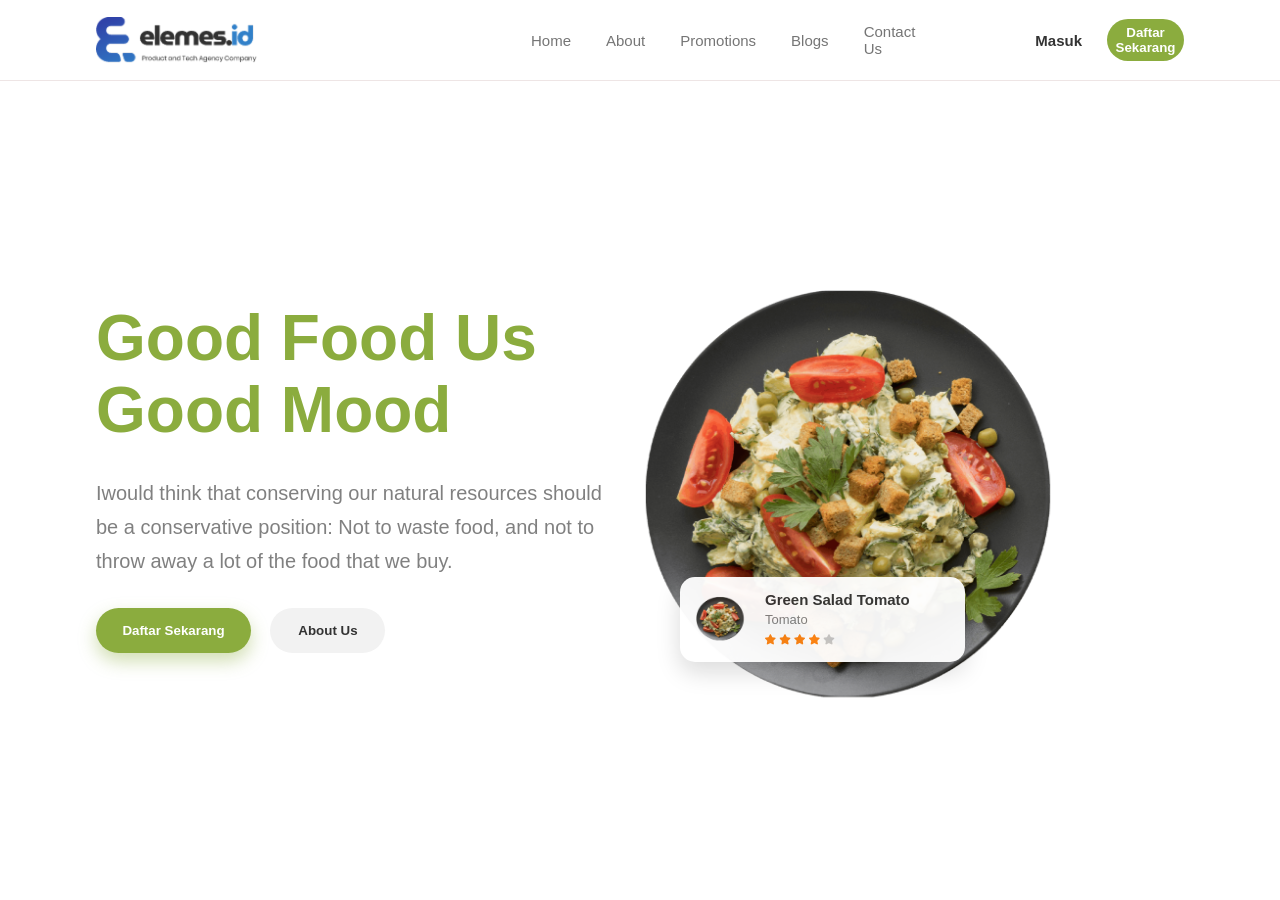
==== index.html @ ee9571d5 "vazifahoi nokarda" ====
<!doctype html>
<html lang="en">
  <head>
    <meta charset="UTF-8" />
    <meta name="viewport" content="width=device-width, initial-scale=1.0" />
    <title>elemes.ID</title>
    <link rel="stylesheet" href="./style.css" />
  </head>
  <body>
    <header>
      <div class="header">
        <img src="./images/image 55.png" alt="" class="logo1" />

        <a href="" class="link1">Home</a>
        <a href="" class="link1">About</a>
        <a href="" class="link1">Promotions</a>
        <a href="" class="link1">Blogs</a>
        <a href="" class="link1">Contact Us</a>

        <a href="" class="link2">Masuk</a>

        <button class="button1">Daftar Sekarang</button>
      </div>
    </header>

    <section class="section1">
      <div class="container1">
        <div class="div1">
          <h1 class="title1">
            Good Food Us <br />
            Good Mood
          </h1>

          <p class="subtitle1">
            Iwould think that conserving our natural resources should be a
            conservative position: Not to waste food, and not to throw away a
            lot of the food that we buy.
          </p>

          <button class="button2">Daftar Sekarang</button>
          <button class="button3">About Us</button>
        </div>

        <div class="div2">
          <img src="./images/Mask Group.png" alt="" class="img1" />

          <div class="div3">
            <img src="./images/Mask Group.png" alt="" class="img2" />

            <div>
              <h3 class="title2">Green Salad Tomato</h3>
              <p class="subtitle2">Tomato</p>
              
              <img src="images/Group 402.png" alt="" class="img3">
            </div>
          </div>
        </div>
      </div>
    </section>
  </body>
</html>
---- style.css ----
* {
  margin: 0;
  padding: 0;
  font-family: Arial, Helvetica, sans-serif;
}
header {
  width: 100%;
  height: 80px;
  border-bottom: 1px solid rgb(238, 229, 229);
}
.header {
  width: 85%;
  height: 100%;
  margin: auto;
  display: flex;
  align-items: center;
}
.logo1 {
  width: 190px;
  margin-right: 210px;
}
.link1 {
  text-decoration: none;
  color: rgba(117, 117, 117, 1);
  font-size: 15px;
  margin-left: 35px;
}
.link2 {
  text-decoration: none;
  color: rgba(51, 51, 51, 1);
  font-size: 15px;
  margin-left: 120px;
  font-weight: bold;
}
.button1 {
  width: 150px;
  height: 42px;
  background-color: rgba(139, 172, 62, 1);
  color: white;
  border: none;
  border-radius: 25px;
  margin-left: 25px;
  font-weight: bold;
}
.section1 {
  /* background-image: url("images/bg-img1.jpg");
  background-repeat: no-repeat;
  background-position: center;
  background-size: cover; */
  width: 100%;
  height: 88vh;
}
.container1 {
  width: 85%;
  height: 100%;
  margin: auto;
  display: flex;
  align-items: center;
  justify-content: space-between;
}
.div1 {
  width: 45%;
}
.title1 {
  font-size: 64px;
  line-height: 72px;
  color: rgba(139, 172, 62, 1);
  padding-bottom: 30px;
}
.subtitle1 {
  width: 520px;
  font-size: 20px;
  line-height: 34px;
  color: grey;
  padding-bottom: 30px;
}
.button2 {
  width: 155px;
  height: 45px;
  background-color: rgba(139, 172, 62, 1);
  color: white;
  border: none;
  border-radius: 25px;
  font-weight: bold;
  box-shadow: 0px 8px 18px rgba(139, 172, 62, 0.4);
}
.button3 {
  width: 115px;
  height: 45px;
  background-color: rgba(242, 242, 242, 1);
  color: rgba(51, 51, 51, 1);
  border: none;
  border-radius: 25px;
  font-weight: bold;
  margin-left: 15px;
}
.div2 {
  width: 50%;
  height: 520px;
  position: relative;
}
.img1 {
  width: 470px;
  position: absolute;
  right: 80px;
  top: 25px;
  z-index: 1;
}
.div3 {
  width: 270px;
  height: 85px;
  background-color: white;
  border-radius: 15px;
  display: flex;
  align-items: center;
  gap: 15px;
  padding-left: 15px;
  position: absolute;
  left: 40px;
  bottom: 75px;
  z-index: 2;
  box-shadow: 0px 10px 25px rgba(0, 0, 0, 0.15);
  opacity: 95%;
}
.img2 {
  width: 55px;
  height: 55px;
  border-radius: 50%;
}
.title2 {
  font-size: 15px;
  color: rgba(51, 51, 51, 1);
}
.subtitle2 {
  font-size: 13px;
  color: grey;
  padding: 4px 0;
}
.img3 {

}
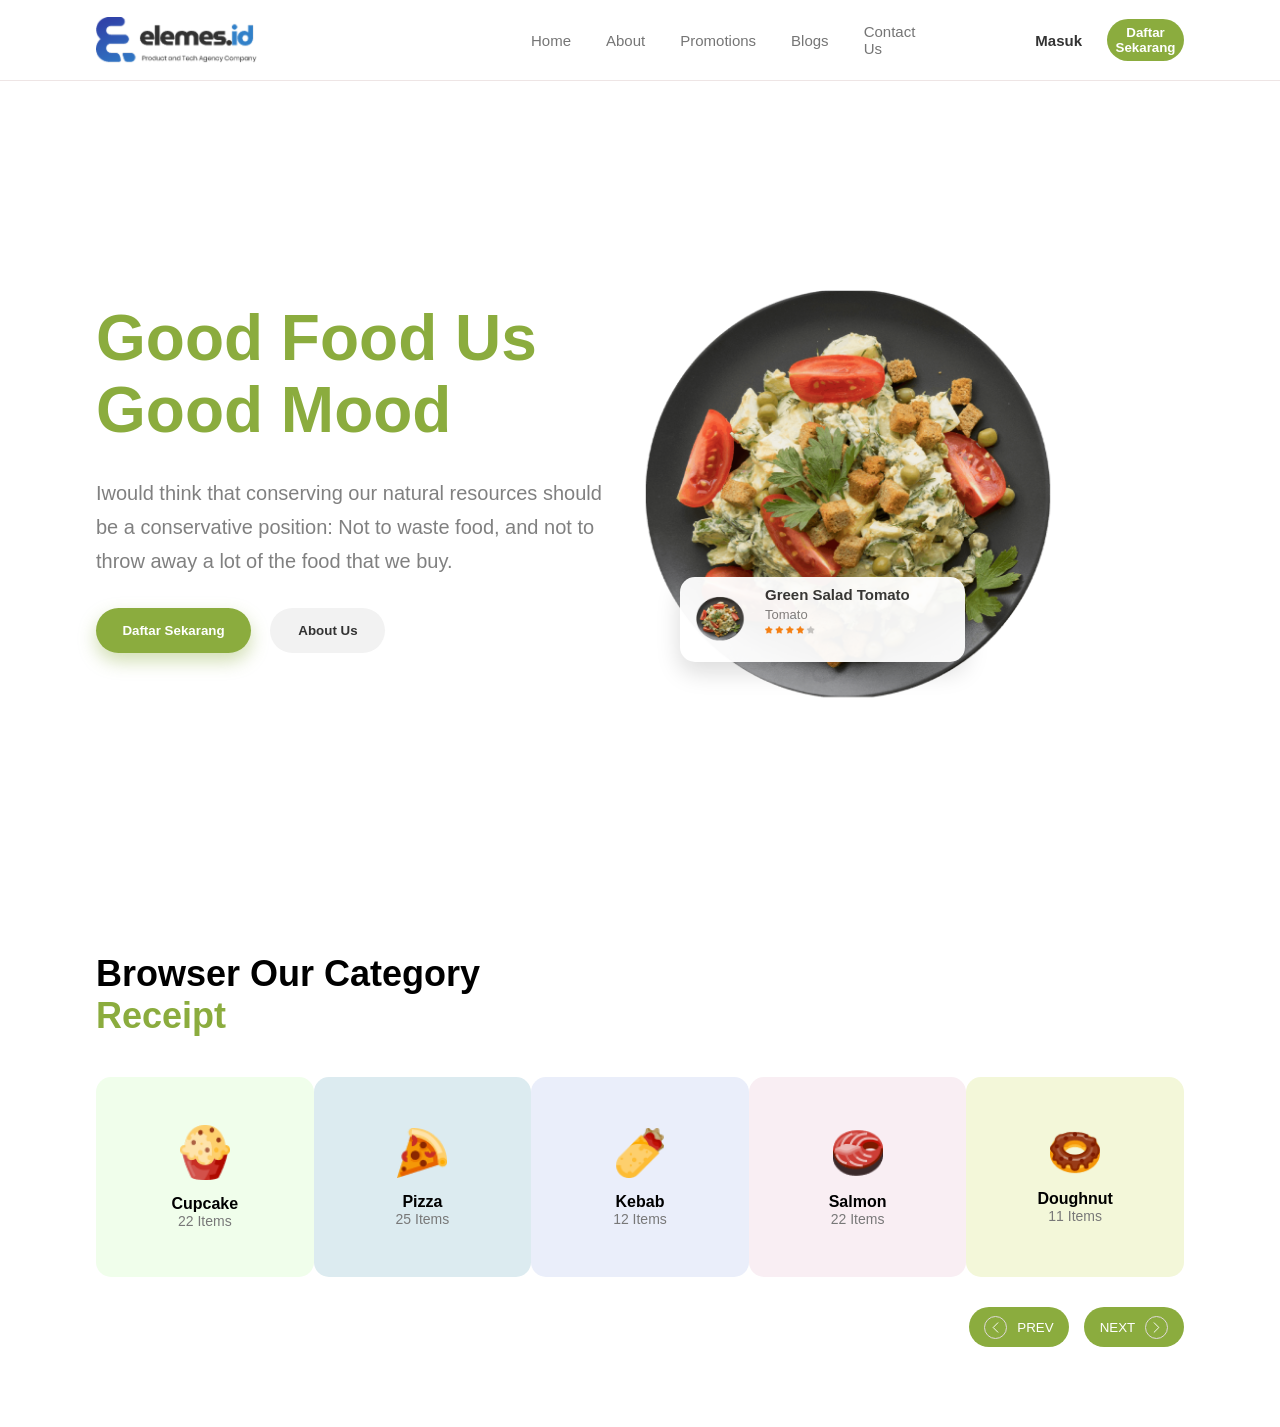
==== commit c88870c1: "якто section нав бо номи section2 сохтам" ====
--- a/index.html
+++ b/index.html
@@ -50,12 +50,90 @@
             <div>
               <h3 class="title2">Green Salad Tomato</h3>
               <p class="subtitle2">Tomato</p>
-              
-              <img src="images/Group 402.png" alt="" class="img3">
+
+              <img src="images/Group 402.png" alt="" class="img3" />
             </div>
           </div>
         </div>
       </div>
     </section>
+
+    <section class="section2">
+      <div class="container2">
+        <h1 class="title3">
+          Browser Our Category <br />
+          <span class="span1">Receipt</span>
+        </h1>
+
+        <div class="div4">
+          <div class="div5" style="background-color: rgba(240, 254, 235, 1)">
+            <img src="./images/cupcake.png" class="img3" />
+            <p class="parag2">Cupcake</p>
+            <p class="parag3">22 Items</p>
+          </div>
+
+          <div class="div6">
+            <img src="./images/pizza 1.png" class="img3" />
+            <p class="parag2">Pizza</p>
+            <p class="parag3">25 Items</p>
+          </div>
+
+          <div class="div5" style="background-color: rgba(234, 238, 250, 1)">
+            <img src="./images/kebab 1.png" class="img3" />
+            <p class="parag2">Kebab</p>
+            <p class="parag3">12 Items</p>
+          </div>
+
+          <div class="div5" style="background-color: rgba(249, 238, 243, 1)">
+            <img src="./images/salmon 1.png" class="img3" />
+            <p class="parag2">Salmon</p>
+            <p class="parag3">22 Items</p>
+          </div>
+
+          <div class="div5" style="background-color: rgba(243, 247, 217, 1)">
+            <img src="./images/doughnut 1.png" class="img3" />
+            <p class="parag2">Doughnut</p>
+            <p class="parag3">11 Items</p>
+          </div>
+        </div>
+
+        <div class="div7">
+          <button class="button4">
+            <svg
+              xmlns="http://www.w3.org/2000/svg"
+              fill="none"
+              viewBox="0 0 24 24"
+              stroke-width="1.5"
+              stroke="currentColor"
+              class="icon1"
+            >
+              <path
+                stroke-linecap="round"
+                stroke-linejoin="round"
+                d="M15.75 19.5 8.25 12l7.5-7.5"
+              />
+            </svg>
+            PREV
+          </button>
+          <button class="button4">
+            NEXT
+            <svg
+              xmlns="http://www.w3.org/2000/svg"
+              fill="none"
+              viewBox="0 0 24 24"
+              stroke-width="1.5"
+              stroke="currentColor"
+              class="icon1"
+            >
+              <path
+                stroke-linecap="round"
+                stroke-linejoin="round"
+                d="m8.25 4.5 7.5 7.5-7.5 7.5"
+              />
+            </svg>
+          </button>
+        </div>
+      </div>
+    </section>
   </body>
 </html>
--- a/style.css
+++ b/style.css
@@ -137,5 +137,90 @@
   padding: 4px 0;
 }
 .img3 {
-
-}
+}
+.section2 {
+  width: 100%;
+  padding: 80px 0;
+}
+.container2 {
+  width: 85%;
+  margin: auto;
+}
+.title3 {
+  font-size: 36px;
+  color: black;
+  padding-bottom: 40px;
+}
+.span1 {
+  color: rgb(139, 172, 62);
+}
+.div4 {
+  display: flex;
+  justify-content: space-between;
+}
+.div5 {
+  width: 245px;
+  height: 200px;
+  border-radius: 15px;
+  display: flex;
+  flex-direction: column;
+  align-items: center;
+  justify-content: center;
+  transition: 0.3s;
+}
+.div6 {
+  width: 245px;
+  height: 200px;
+  border-radius: 15px;
+  display: flex;
+  flex-direction: column;
+  align-items: center;
+  justify-content: center;
+  transition: 0.3s;
+}
+.div6 {
+  background-color: rgb(220, 235, 240);
+}
+.div5:hover {
+  transform: translateY(-5px);
+}
+.div6:hover {
+  transform: translateY(-5px);
+}
+.img3 {
+  width: 50px;
+  margin-bottom: 15px;
+}
+.parag2 {
+  font-size: 16px;
+  color: black;
+  font-weight: bold;
+}
+.parag3 {
+  font-size: 14px;
+  color: rgb(120, 120, 120);
+}
+.div7 {
+  display: flex;
+  justify-content: flex-end;
+  gap: 15px;
+  margin-top: 30px;
+}
+.button4 {
+  width: 100px;
+  height: 40px;
+  background-color: rgb(139, 172, 62, 1);
+  color: white;
+  border: none;
+  border-radius: 20px;
+  display: flex;
+  align-items: center;
+  justify-content: center;
+  gap: 10px;
+}
+.icon1{
+    max-width: 15px;
+    padding: 3px;
+    border: 1px solid rgb(224, 217, 217);
+    border-radius: 50%;
+}
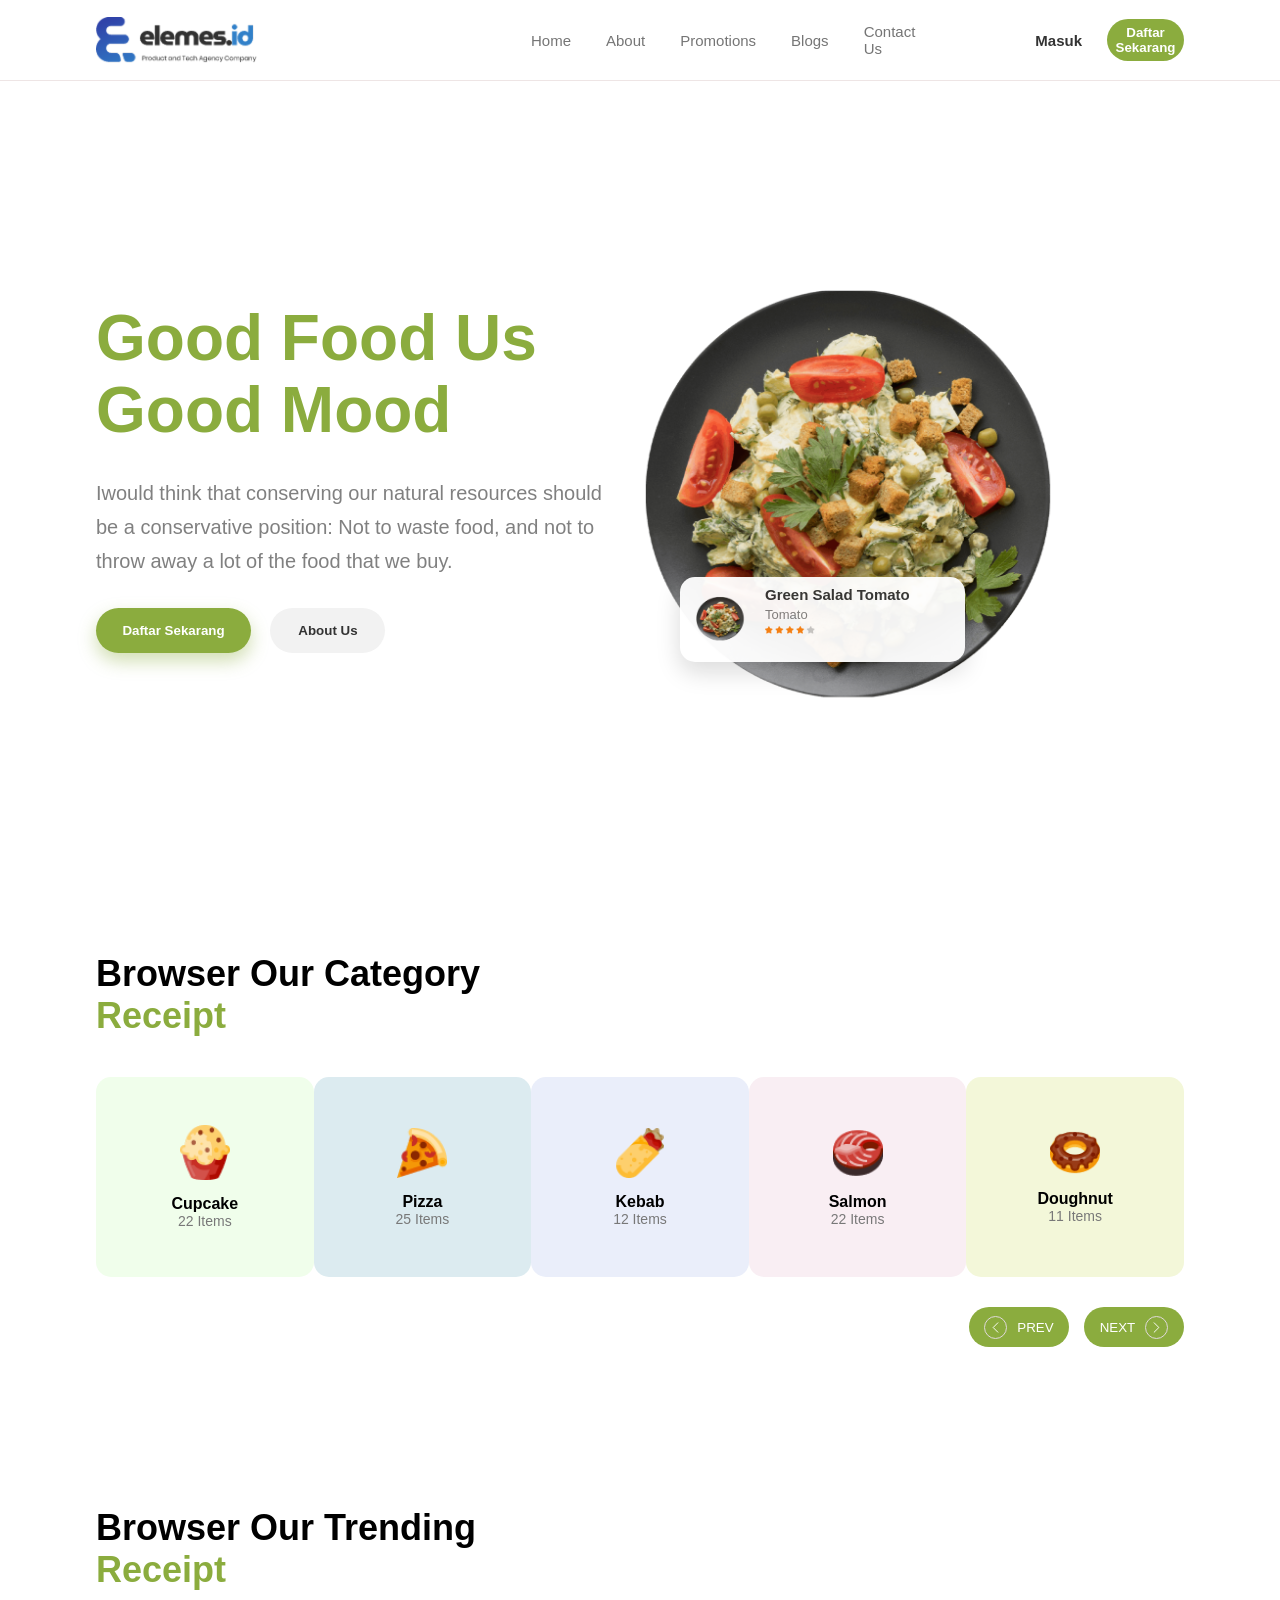
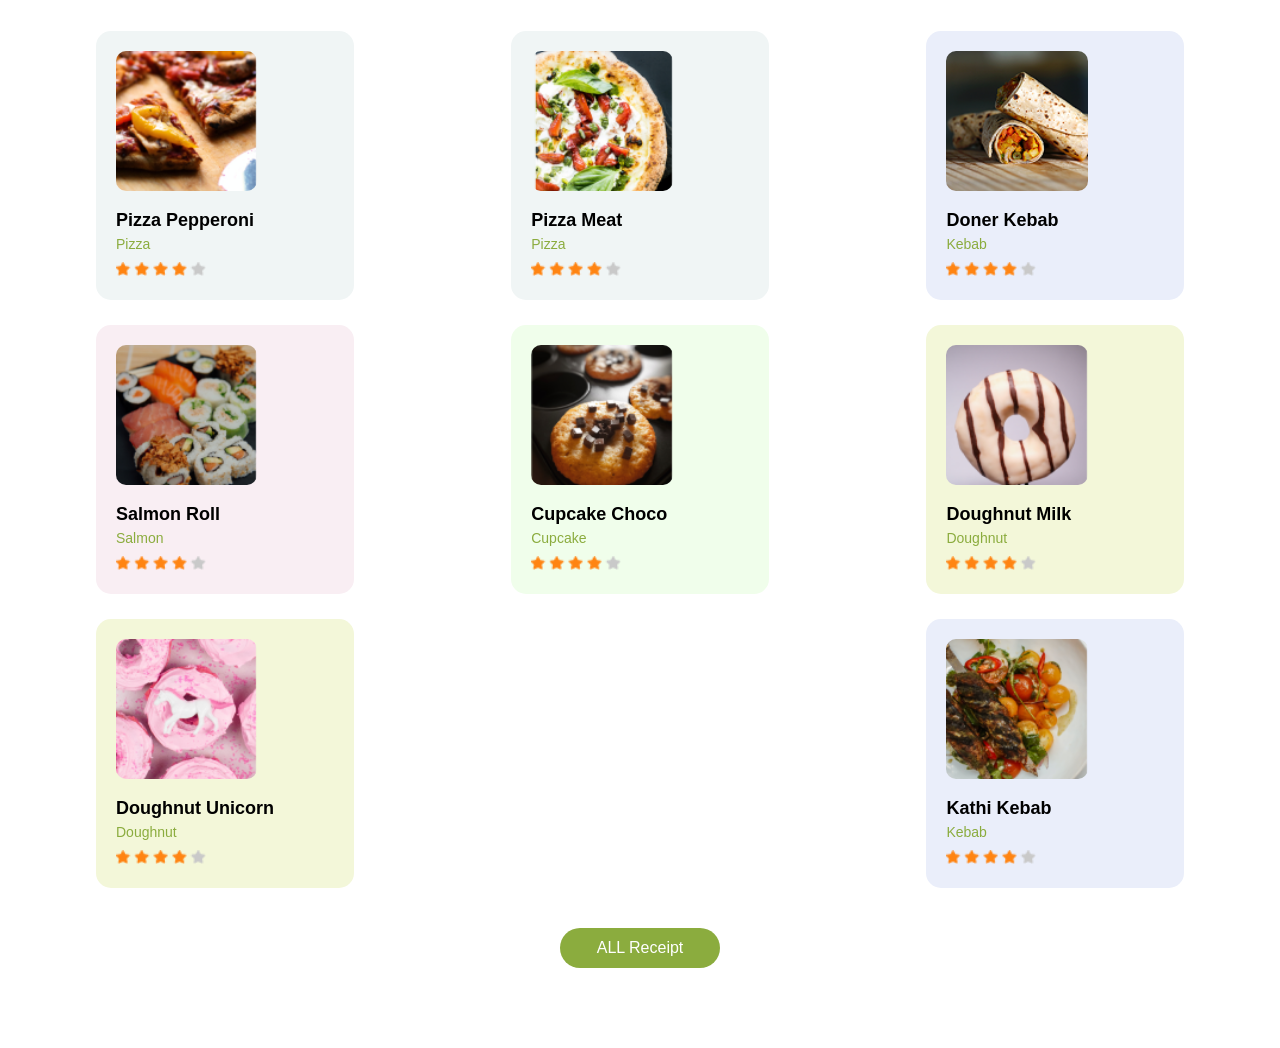
==== commit ca45fad1: "якто section нав бо номи section3 сохтам" ====
--- a/index.html
+++ b/index.html
@@ -135,5 +135,93 @@
         </div>
       </div>
     </section>
+
+    <section class="section3">
+      <div class="container3">
+        <h1 class="title4">
+          Browser Our Trending <br />
+          <span class="span1">Receipt</span>
+        </h1>
+
+        <div class="div8">
+          <!-- CARD -->
+          <div class="div9">
+            <img src="./images/pizza peperoni.png" class="img4" />
+
+            <h3 class="title5">Pizza Pepperoni</h3>
+            <p class="parag4">Pizza</p>
+
+            <img src="./images/Group 402.png" class="img5" />
+          </div>
+
+          <div class="div9">
+            <img src="./images/pizza meat.png" class="img4" />
+
+            <h3 class="title5">Pizza Meat</h3>
+            <p class="parag4">Pizza</p>
+
+            <img src="./images/Group 402.png" class="img5" />
+          </div>
+
+          <div class="div9" style="background-color: rgba(234, 238, 250, 1)">
+            <img src="./images/shaurma.png" class="img4" />
+
+            <h3 class="title5">Doner Kebab</h3>
+            <p class="parag4">Kebab</p>
+
+            <img src="./images/Group 402.png" class="img5" />
+          </div>
+
+          <div class="div9" style="background-color: rgba(249, 238, 243, 1)">
+            <img src="./images/salmon roll.png" class="img4" />
+
+            <h3 class="title5">Salmon Roll</h3>
+            <p class="parag4">Salmon</p>
+
+            <img src="./images/Group 402.png" class="img5" />
+          </div>
+
+          <div class="div9" style="background-color: rgba(240, 254, 235, 1)">
+            <img src="./images/cupcake choko.png" class="img4" />
+
+            <h3 class="title5">Cupcake Choco</h3>
+            <p class="parag4">Cupcake</p>
+
+            <img src="./images/Group 402.png" class="img5" />
+          </div>
+
+          <div class="div9" style="background-color: rgba(243, 247, 217, 1)">
+            <img src="./images/doughnat milk.png" class="img4" />
+
+            <h3 class="title5">Doughnut Milk</h3>
+            <p class="parag4">Doughnut</p>
+
+            <img src="./images/Group 402.png" class="img5" />
+          </div>
+
+          <div class="div9" style="background-color: rgba(243, 247, 217, 1)">
+            <img src="./images/doughnat unicorn.png" class="img4" />
+
+            <h3 class="title5">Doughnut Unicorn</h3>
+            <p class="parag4">Doughnut</p>
+
+            <img src="./images/Group 402.png" class="img5" />
+          </div>
+
+          <div class="div9" style="background-color: rgba(234, 238, 250, 1)">
+            <img src="./images/kathi kabab.png" class="img4" />
+
+            <h3 class="title5">Kathi Kebab</h3>
+            <p class="parag4">Kebab</p>
+
+            <img src="./images/Group 402.png" class="img5" />
+          </div>
+        </div>
+
+        <div class="div10">
+          <button class="button5">ALL Receipt</button>
+        </div>
+      </div>
+    </section>
   </body>
 </html>
--- a/style.css
+++ b/style.css
@@ -218,9 +218,70 @@
   justify-content: center;
   gap: 10px;
 }
-.icon1{
-    max-width: 15px;
-    padding: 3px;
-    border: 1px solid rgb(224, 217, 217);
-    border-radius: 50%;
-}+.icon1 {
+  max-width: 15px;
+  padding: 3px;
+  border: 1px solid rgb(224, 217, 217);
+  border-radius: 50%;
+}
+.section3 {
+  width: 100%;
+  padding: 80px 0;
+}
+.container3 {
+  width: 85%;
+  margin: auto;
+}
+.title4 {
+  font-size: 36px;
+  color: black;
+  padding-bottom: 40px;
+}
+.div8 {
+  display: flex;
+  flex-wrap: wrap;
+  justify-content: space-between;
+  gap: 25px;
+}
+.div9 {
+  width: 20%;
+  border-radius: 15px;
+  padding: 20px;
+  background-color: rgb(240, 245, 245);
+}
+.div9:hover {
+  transform: translateY(-9px);
+}
+.img4 {
+  width: 65%;
+  height: 140px;
+  border-radius: 10px;
+  margin-bottom: 15px;
+}
+.title5 {
+  font-size: 18px;
+  color: black;
+}
+.parag4 {
+  font-size: 14px;
+  color: rgb(139, 172, 62);
+  padding: 5px 0;
+}
+.img5 {
+  width: 90px;
+  margin-top: 5px;
+}
+.div10 {
+  display: flex;
+  justify-content: center;
+  margin-top: 40px;
+}
+.button5 {
+  width: 160px;
+  height: 40px;
+  background-color: rgb(139, 172, 62);
+  color: white;
+  border: none;
+  border-radius: 20px;
+  font-size: 16px;
+}
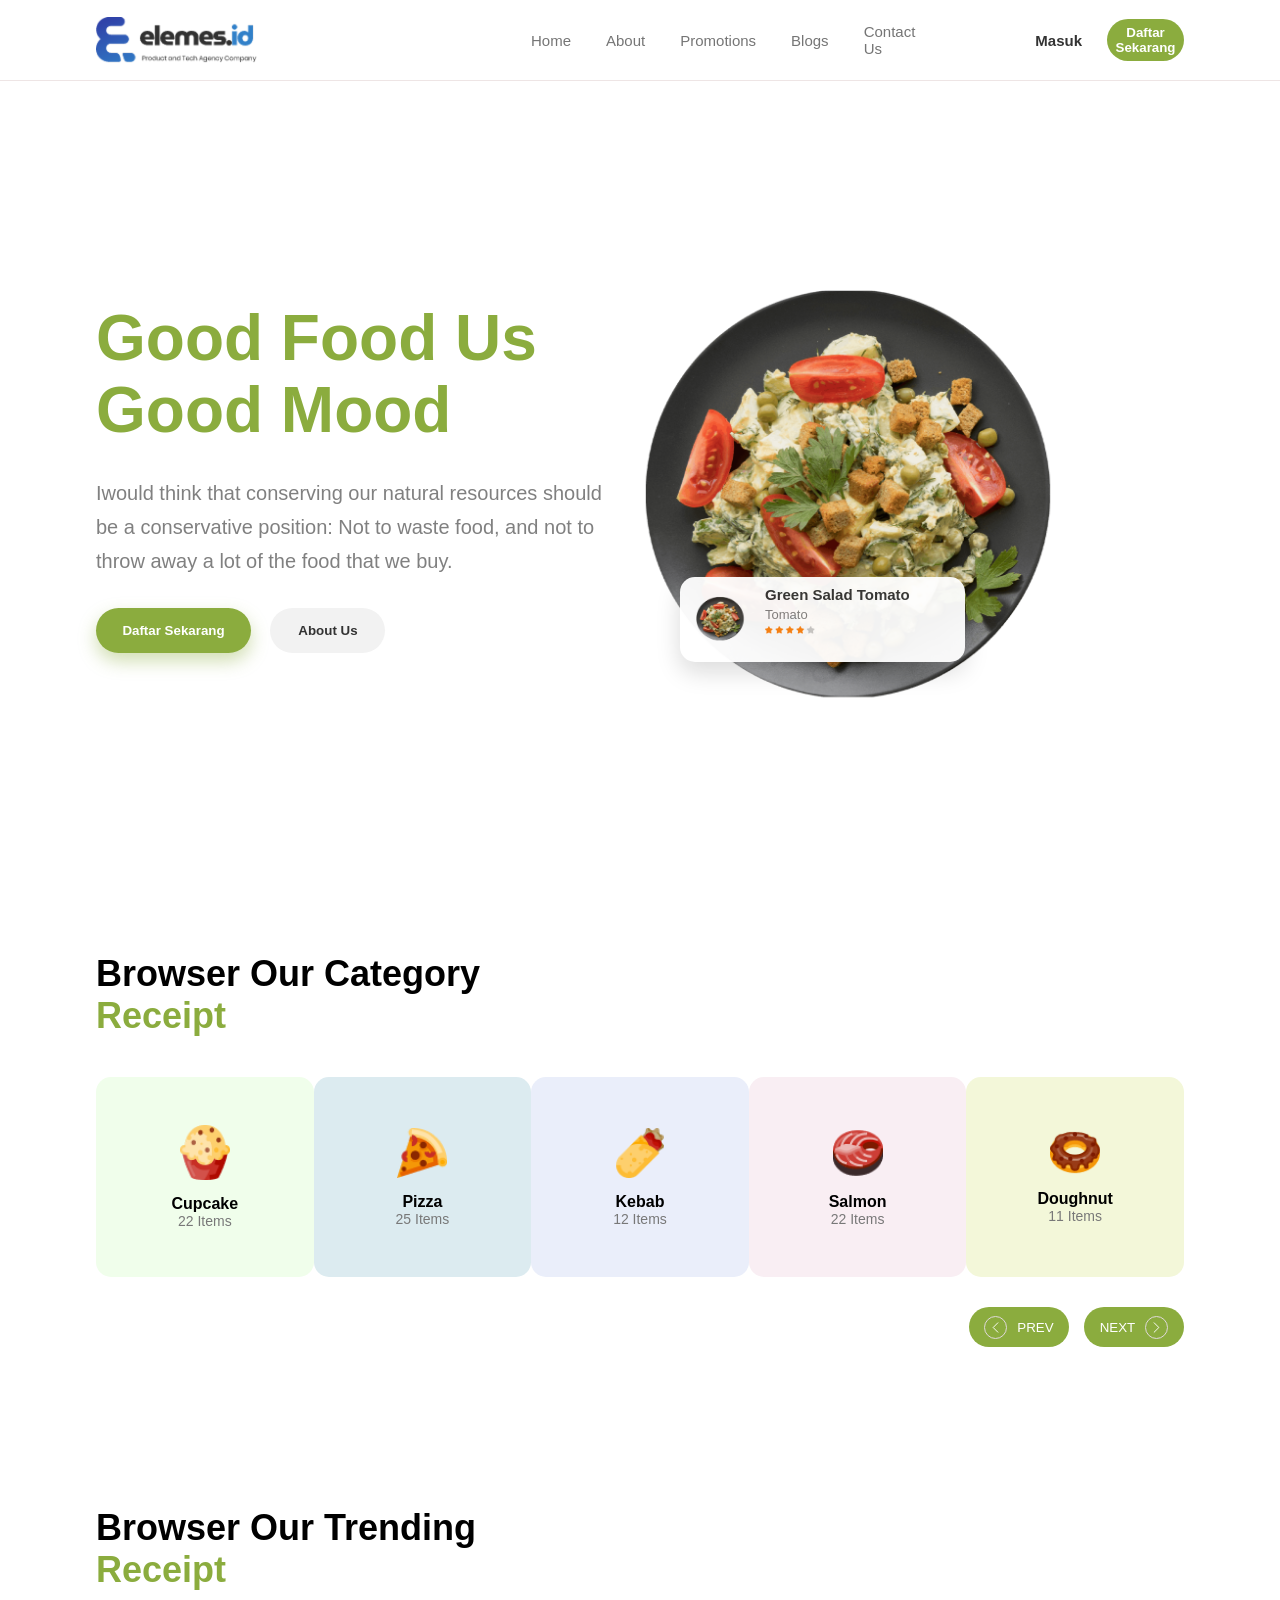
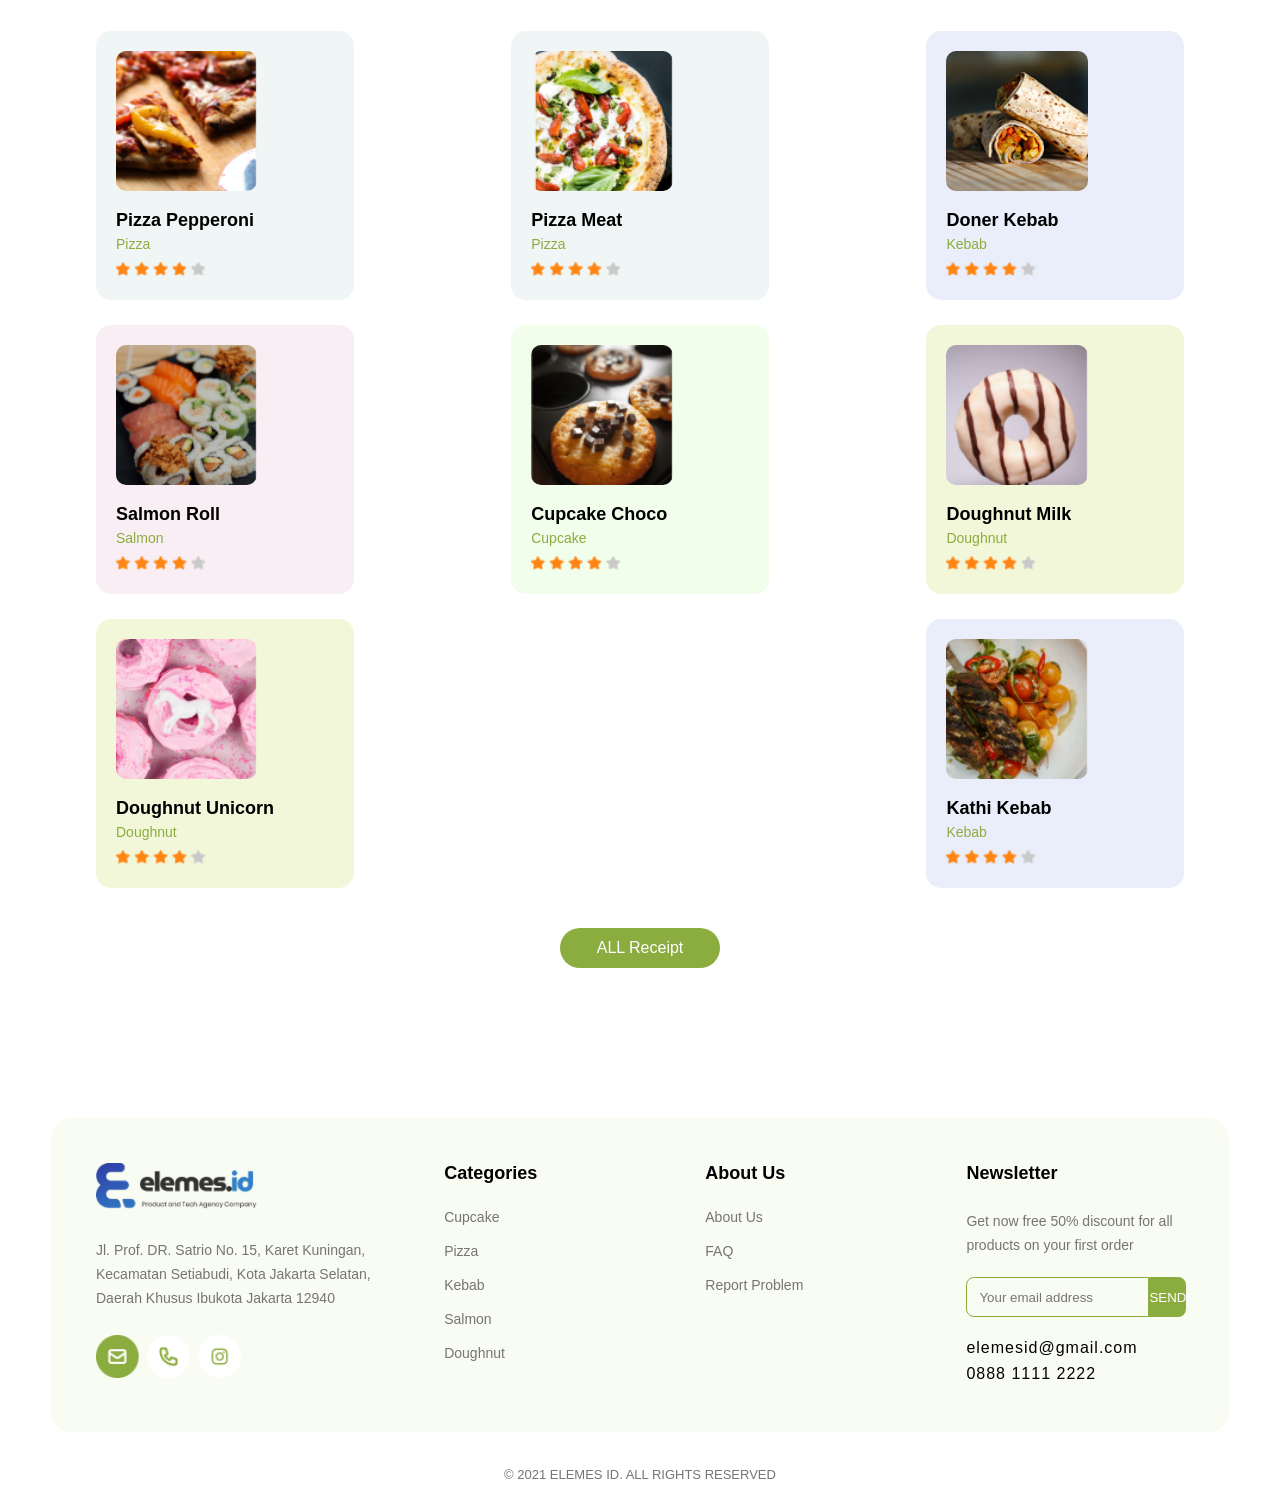
==== commit 7bec59b2: "проэкт ро сохта буд кардам" ====
--- a/index.html
+++ b/index.html
@@ -144,7 +144,6 @@
         </h1>
 
         <div class="div8">
-          <!-- CARD -->
           <div class="div9">
             <img src="./images/pizza peperoni.png" class="img4" />
 
@@ -223,5 +222,59 @@
         </div>
       </div>
     </section>
+
+    <footer>
+      <div class="container4">
+        <div class="div11">
+          <img src="./images/image 55.png" class="logo2" />
+
+          <p class="parag5">
+            Jl. Prof. DR. Satrio No. 15, Karet Kuningan, Kecamatan Setiabudi,
+            Kota Jakarta Selatan, Daerah Khusus Ibukota Jakarta 12940
+          </p>
+
+          <div class="div12">
+
+            <img src="./images/Frame 442.png" class="img6" />
+          </div>
+        </div>
+
+        <div class="div13">
+          <h3 class="title6">Categories</h3>
+
+          <a href="" class="link3">Cupcake</a>
+          <a href="" class="link3">Pizza</a>
+          <a href="" class="link3">Kebab</a>
+          <a href="" class="link3">Salmon</a>
+          <a href="" class="link3">Doughnut</a>
+        </div>
+
+        <div class="div13">
+          <h3 class="title6">About Us</h3>
+
+          <a href="" class="link3">About Us</a>
+          <a href="" class="link3">FAQ</a>
+          <a href="" class="link3">Report Problem</a>
+        </div>
+
+        <div class="div13">
+          <h3 class="title6">Newsletter</h3>
+
+          <p class="parag6">
+            Get now free 50% discount for all products on your first order
+          </p>
+
+          <div class="div14">
+            <input type="text" placeholder="Your email address" class="input1"/>
+            <button class="button6">SEND</button>
+          </div>
+
+          <p class="parag7">elemesid@gmail.com</p>
+          <p class="parag7"> 0888 1111 2222 </p>
+        </div>
+      </div>
+
+      <p class="parag8">© 2021 ELEMES ID. ALL RIGHTS RESERVED</p>
+    </footer>
   </body>
 </html>
--- a/style.css
+++ b/style.css
@@ -285,3 +285,89 @@
   border-radius: 20px;
   font-size: 16px;
 }
+footer {
+  width: 100%;
+  padding: 70px 0 25px 0;
+}
+.container4 {
+  width: 85%;
+  margin: auto;
+  background-color: rgb(249, 252, 242);
+  border-radius: 20px;
+  display: flex;
+  justify-content: space-between;
+  padding: 45px;
+}
+.div11 {
+  width: 28%;
+}
+.logo2 {
+  width: 190px;
+  margin-bottom: 25px;
+}
+.parag5 {
+  font-size: 14px;
+  color: rgb(117, 117, 117);
+  line-height: 24px;
+  padding-bottom: 25px;
+}
+.div12 {
+  display: flex;
+  gap: 15px;
+}
+.img6 {
+  width: 145px;
+}
+.div13 {
+  width: 20%;
+  display: flex;
+  flex-direction: column;
+}
+.title6 {
+  font-size: 18px;
+  color: black;
+  padding-bottom: 25px;
+}
+.link3 {
+  text-decoration: none;
+  color: rgb(117, 117, 117);
+  font-size: 14px;
+  margin-bottom: 18px;
+}
+.parag6 {
+  font-size: 14px;
+  color: rgb(117, 117, 117);
+  line-height: 24px;
+  padding-bottom: 20px;
+}
+.div14 {
+  display: flex;
+  margin-bottom: 18px;
+}
+.input1 {
+  width: 170px;
+  height: 38px;
+  background-color: inherit;
+  border: 1px solid rgb(139, 172, 62);
+  border-radius: 8px 0 0 8px;
+  padding-left: 12px;
+}
+.button6 {
+  width: 65px;
+  height: 40px;
+  background-color: rgb(139, 172, 62);
+  color: white;
+  border: none;
+  border-radius: 0 8px 8px 0;
+}
+.parag7 {
+  font-size: 16px;
+  letter-spacing: 1px;
+  line-height: 26px;
+}
+.parag8 {
+  text-align: center;
+  font-size: 13px;
+  color: rgb(117, 117, 117);
+  padding-top: 35px;
+}
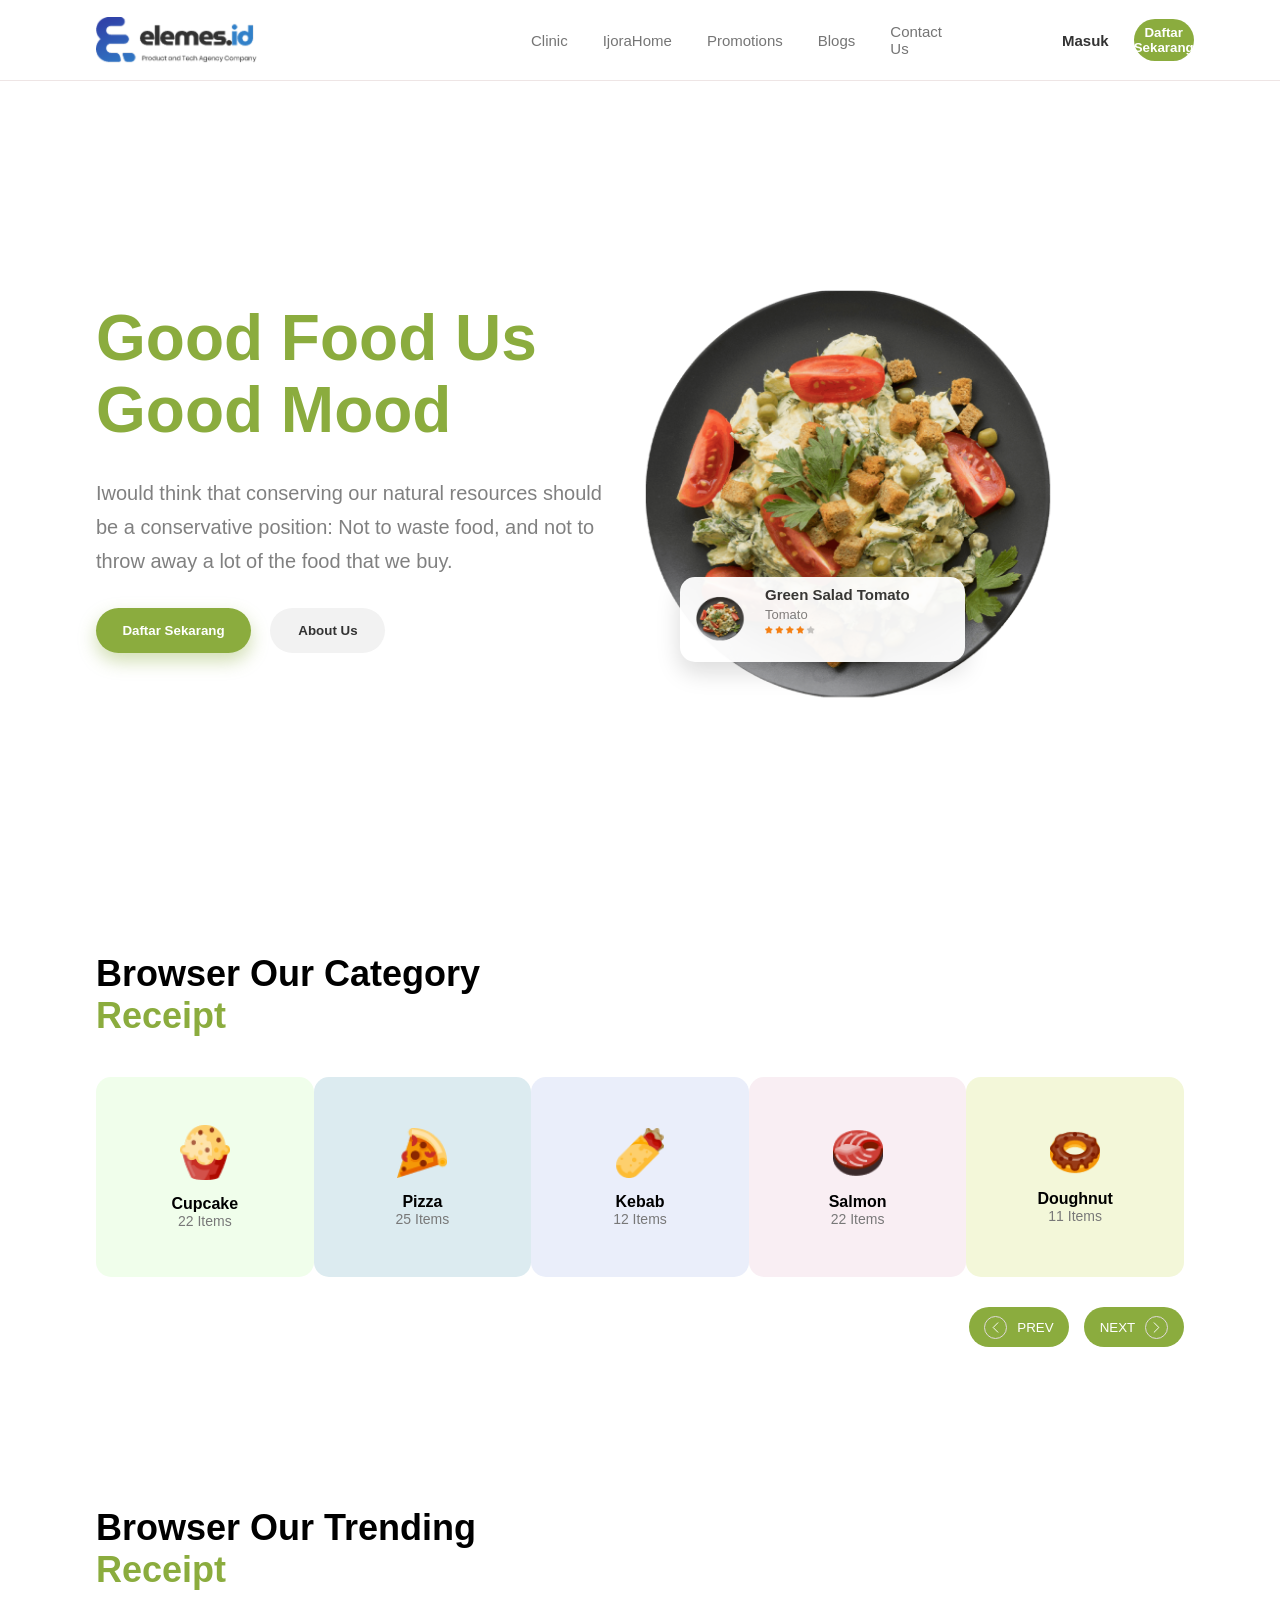
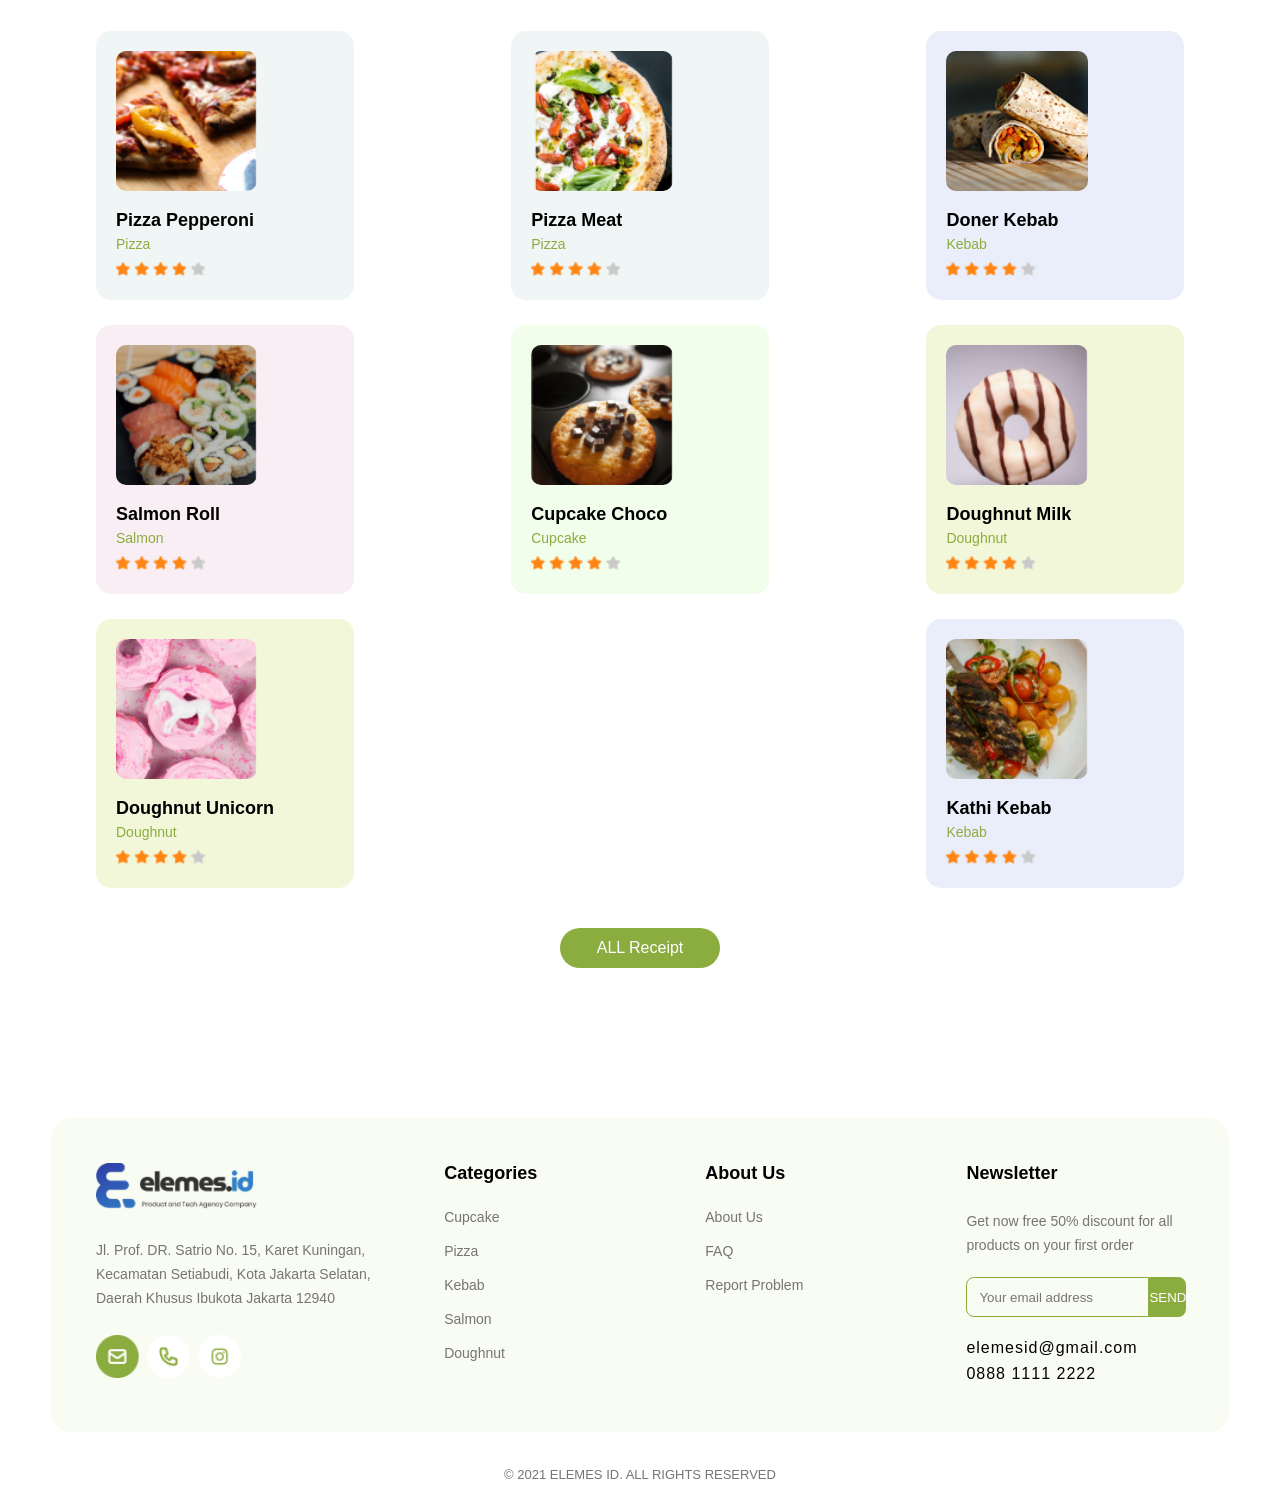
==== commit bc6ba325: "ссылка добавить кардам дар проэктхо" ====
--- a/index.html
+++ b/index.html
@@ -11,8 +11,8 @@
       <div class="header">
         <img src="./images/image 55.png" alt="" class="logo1" />
 
-        <a href="" class="link1">Home</a>
-        <a href="" class="link1">About</a>
+        <a href="./vazifai2/vazifa1.html" class="link1">Clinic</a>
+        <a href="./vazifai3/vazifa2.html" class="link1">IjoraHome</a>
         <a href="" class="link1">Promotions</a>
         <a href="" class="link1">Blogs</a>
         <a href="" class="link1">Contact Us</a>
--- a/style.css
+++ b/style.css
@@ -371,3 +371,161 @@
   color: rgb(117, 117, 117);
   padding-top: 35px;
 }
+@media (max-width: 630px) {
+  header {
+    height: 65px;
+  }
+  .header {
+    width: 90%;
+    justify-content: space-between;
+  }
+  .logo1 {
+    width: 120px;
+    margin-right: 0;
+  }
+  .link1, .link2 {
+    display: none;
+  }
+  .button1 {
+    width: 120px;
+    height: 32px;
+    font-size: 11px;
+    margin-left: 0;
+  }
+  .section1 {
+    height: auto;
+    padding-bottom: 40px;
+  }
+  .container1 {
+    width: 90%;
+    display: block;
+    position: relative;
+  }
+  .div1 {
+    width: 100%;
+  }
+  .title1 {
+    font-size: 34px;
+    line-height: 42px;
+    padding-top: 25px;
+    padding-bottom: 25px;
+  }
+  .div2 {
+    width: 100%;
+    height: 280px;
+    position: relative;
+  }
+  .img1 {
+    width: 260px;
+    right: 35px;
+    top: 10px;
+  }
+  .div3 {
+    width: 210px;
+    height: 60px;
+    left: 85px;
+    bottom: 20px;
+  }
+  .img2 {
+    width: 45px;
+    height: 45px;
+  }
+  .title2 {
+    font-size: 11px;
+  }
+  .subtitle2 {
+    font-size: 10px;
+  }
+  .div3 .img3 {
+    width: 70px;
+    margin-bottom: 0;
+  }
+  .subtitle1 {
+    width: 100%;
+    font-size: 13px;
+    line-height: 22px;
+    padding-bottom: 25px;
+  }
+  .button2 {
+    width: 120px;
+    height: 34px;
+    font-size: 10px;
+  }
+  .button3 {
+    width: 90px;
+    height: 34px;
+    font-size: 10px;
+  }
+  .section2 {
+    padding: 40px 0;
+  }
+  .container2 {
+    width: 90%;
+  }
+  .title3 {
+    font-size: 22px;
+    line-height: 28px;
+    padding-bottom: 25px;
+  }
+  .div4 {
+    overflow-x: auto;
+    justify-content: flex-start;
+    gap: 15px;
+  }
+  .div5, .div6 {
+    min-width: 130px;
+    height: 120px;
+  }
+  .div5 .img3,
+  .div6 .img3 {
+    width: 35px;
+    margin-bottom: 10px;
+  }
+  .parag2 {
+    font-size: 12px;
+  }
+  .parag3 {
+    font-size: 10px;
+  }
+  .div7 {
+    display: none;
+  }
+  .section3 {
+    padding: 40px 0;
+  }
+  .container3 {
+    width: 90%;
+  }
+  .title4 {
+    font-size: 22px;
+    line-height: 28px;
+    padding-bottom: 25px;
+  }
+  .div8 {
+    display: block;
+  }
+  .div9 {
+    width: auto;
+    margin-bottom: 20px;
+    padding: 20px;
+  }
+  .img4 {
+    width: 90px;
+    height: 90px;
+  }
+  .title5 {
+    font-size: 18px;
+  }
+  .parag4 {
+    font-size: 13px;
+  }
+  .img5 {
+    width: 85px;
+  }
+  .div10 {
+    display: none;
+  }
+  footer {
+    display: none;
+  }
+}
